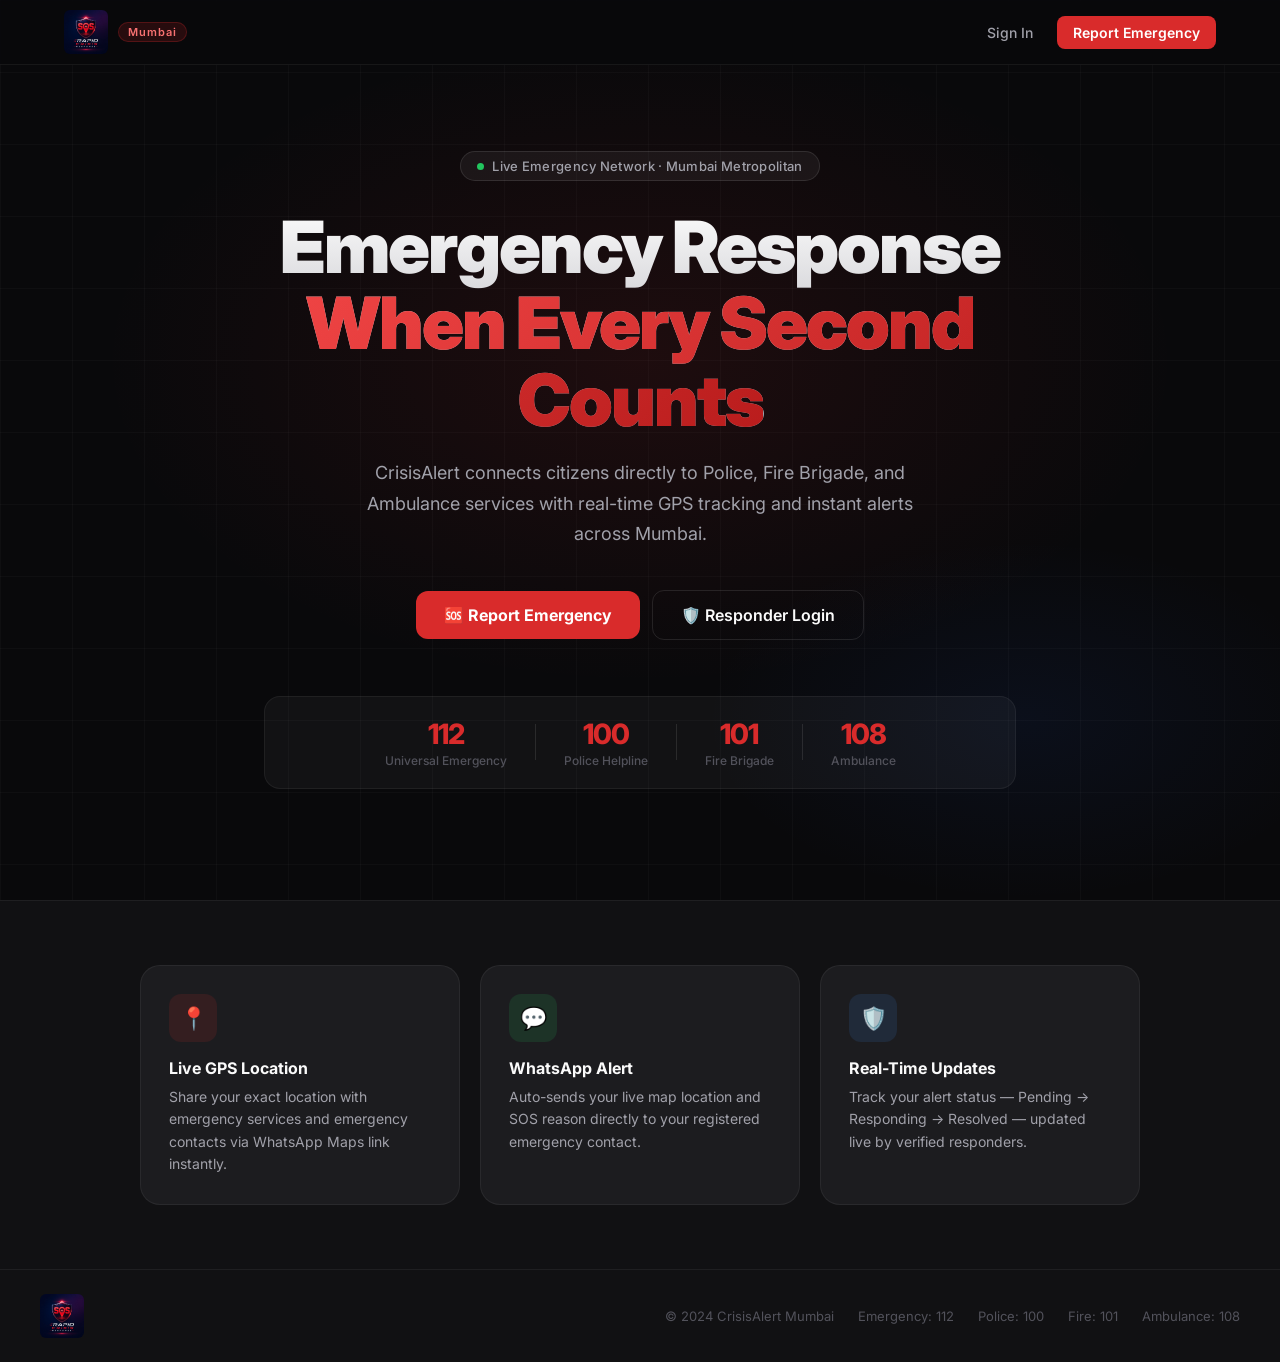
==== index.html @ 544db205 "Add files via upload" ====
<!DOCTYPE html>
<html lang="en">
<head>
<meta charset="UTF-8">
<meta name="viewport" content="width=device-width, initial-scale=1.0">
<title>CrisisAlert — Emergency Response System</title>
<link rel="preconnect" href="https://fonts.googleapis.com">
<link href="https://fonts.googleapis.com/css2?family=Inter:wght@300;400;500;600;700;800;900&family=JetBrains+Mono:wght@400;700&display=swap" rel="stylesheet">
<link rel="stylesheet" href="style.css">
</head>
<body>

<!-- ══════════════════════════════════════════════
     LANDING PAGE
══════════════════════════════════════════════ -->
<div id="pg-landing" class="pg active">
  <nav class="land-nav">
    <div class="land-nav-inner">
      <div class="logo"><img src="[data-uri]" alt="Rapid Crisis Response" class="logo-img"><span class="logo-tag">Mumbai</span></div>
      <div class="nav-links">
        <a href="#" onclick="nav('pg-userLogin')">Sign In</a>
        <a href="#" class="nav-cta" onclick="nav('pg-userLogin')">Report Emergency</a>
      </div>
    </div>
  </nav>

  <section class="hero">
    <div class="hero-bg">
      <div class="hero-grid"></div>
      <div class="hero-radial"></div>
    </div>
    <div class="hero-inner">
      <div class="hero-badge"><span class="hb-dot"></span>Live Emergency Network · Mumbai Metropolitan</div>
      <h1 class="hero-title">Emergency Response<br><em>When Every Second Counts</em></h1>
      <p class="hero-sub">CrisisAlert connects citizens directly to Police, Fire Brigade, and Ambulance services with real-time GPS tracking and instant alerts across Mumbai.</p>
      <div class="hero-actions">
        <button class="ha-sos" onclick="nav('pg-userLogin')">🆘 Report Emergency</button>
        <button class="ha-resp" onclick="nav('pg-adminLogin')">🛡️ Responder Login</button>
      </div>
      <div class="hero-stats">
        <div class="hs-item"><div class="hs-val">112</div><div class="hs-lbl">Universal Emergency</div></div>
        <div class="hs-sep"></div>
        <div class="hs-item"><div class="hs-val">100</div><div class="hs-lbl">Police Helpline</div></div>
        <div class="hs-sep"></div>
        <div class="hs-item"><div class="hs-val">101</div><div class="hs-lbl">Fire Brigade</div></div>
        <div class="hs-sep"></div>
        <div class="hs-item"><div class="hs-val">108</div><div class="hs-lbl">Ambulance</div></div>
      </div>
    </div>
  </section>

  <section class="land-features">
    <div class="lf-inner">
      <div class="lf-card">
        <div class="lfc-icon" style="background:rgba(217,43,43,.12);color:#F87171">📍</div>
        <div class="lfc-title">Live GPS Location</div>
        <div class="lfc-desc">Share your exact location with emergency services and emergency contacts via WhatsApp Maps link instantly.</div>
      </div>
      <div class="lf-card">
        <div class="lfc-icon" style="background:rgba(37,211,102,.12);color:#25D366">💬</div>
        <div class="lfc-title">WhatsApp Alert</div>
        <div class="lfc-desc">Auto-sends your live map location and SOS reason directly to your registered emergency contact.</div>
      </div>
      <div class="lf-card">
        <div class="lfc-icon" style="background:rgba(59,139,245,.12);color:#60A5FA">🛡️</div>
        <div class="lfc-title">Real-Time Updates</div>
        <div class="lfc-desc">Track your alert status — Pending → Responding → Resolved — updated live by verified responders.</div>
      </div>
    </div>
  </section>

  <footer class="land-footer">
    <div class="lf-inner2">
      <div class="logo"><img src="[data-uri]" alt="Rapid Crisis Response" class="logo-img"></div>
      <div class="lf-links">
        <span>© 2024 CrisisAlert Mumbai</span>
        <span>Emergency: 112</span>
        <span>Police: 100</span>
        <span>Fire: 101</span>
        <span>Ambulance: 108</span>
      </div>
    </div>
  </footer>
</div>

<!-- ══════════════════════════════════════════════
     USER LOGIN
══════════════════════════════════════════════ -->
<div id="pg-userLogin" class="pg">
  <div class="auth-layout">
    <div class="auth-left user-auth-left">
      <div class="auth-left-inner">
        <div class="al-logo"><img src="[data-uri]" alt="Rapid Crisis Response" class="logo-img-sm"></div>
        <h2 class="al-title">Report emergencies, track response, stay safe.</h2>
        <div class="al-facts">
          <div class="alf-item"><span>📍</span> Live GPS shared with services</div>
          <div class="alf-item"><span>💬</span> Auto-alerts your emergency contact</div>
          <div class="alf-item"><span>⚡</span> Real-time status from responders</div>
          <div class="alf-item"><span>🔒</span> Secure &amp; private account</div>
        </div>
        <div class="al-emg">
          <div class="ale-title">Immediate Help?</div>
          <div class="ale-nums">
            <a href="tel:112" class="ale-num">📞 112</a>
            <a href="tel:100" class="ale-num">🚔 100</a>
            <a href="tel:101" class="ale-num">🚒 101</a>
            <a href="tel:108" class="ale-num">🚑 108</a>
          </div>
        </div>
      </div>
    </div>
    <div class="auth-right">
      <div class="auth-form-wrap">
        <button class="back-btn" onclick="nav('pg-landing')">← Back</button>
        <div class="af-brand"><span class="afb-icon">🚨</span><div><div class="afb-name">Citizen Portal</div><div class="afb-sub">Sign in to your account</div></div></div>
        <div class="af-card">
          <div class="frow"><label>Email Address</label><input type="email" id="ulEmail" placeholder="you@example.com" onkeydown="if(event.key==='Enter')userLogin()"></div>
          <div class="frow"><label>Password</label><input type="password" id="ulPass" placeholder="••••••••" onkeydown="if(event.key==='Enter')userLogin()"></div>
          <button class="btn-submit btn-red" onclick="userLogin()">Sign In to CrisisAlert</button>
          <div class="af-or"><span>or</span></div>
          <button class="btn-ghost" onclick="nav('pg-userSignup')">Create New Account</button>
        </div>
      </div>
    </div>
  </div>
</div>

<!-- ══════════════════════════════════════════════
     USER SIGNUP
══════════════════════════════════════════════ -->
<div id="pg-userSignup" class="pg">
  <div class="auth-layout">
    <div class="auth-left user-auth-left">
      <div class="auth-left-inner">
        <div class="al-logo"><img src="[data-uri]" alt="Rapid Crisis Response" class="logo-img-sm"></div>
        <h2 class="al-title">Join Mumbai's emergency response network.</h2>
        <div class="al-facts">
          <div class="alf-item"><span>📱</span> Your emergency contact gets WhatsApp alerts with your live map</div>
          <div class="alf-item"><span>📍</span> GPS location shared instantly on SOS</div>
          <div class="alf-item"><span>🔔</span> Real-time status notifications</div>
        </div>
      </div>
    </div>
    <div class="auth-right">
      <div class="auth-form-wrap">
        <button class="back-btn" onclick="nav('pg-userLogin')">← Back to Login</button>
        <div class="af-brand"><span class="afb-icon">👤</span><div><div class="afb-name">Create Citizen Account</div><div class="afb-sub">Join the emergency network</div></div></div>
        <div class="af-card">
          <div class="frow-2">
            <div class="frow"><label>Full Name</label><input type="text" id="usName" placeholder="Pranali Sawant"></div>
            <div class="frow"><label>Mobile Number</label><input type="tel" id="usMobile" placeholder="+91 98765 43210"></div>
          </div>
          <div class="frow"><label>Email Address</label><input type="email" id="usEmail" placeholder="pranali@example.com"></div>
          <div class="frow"><label>Password</label><input type="password" id="usPass" placeholder="Min. 8 characters"></div>
          <div class="frow-highlight">
            <div class="fh-label">⚡ Emergency Contact (gets WhatsApp alerts with your live location)</div>
            <div class="frow-2">
              <div class="frow"><label>Contact Name</label><input type="text" id="usECName" placeholder="Mom / Dad / Friend"></div>
              <div class="frow"><label>Contact WhatsApp Number</label><input type="tel" id="usECNum" placeholder="919876543210" oninput="fmtWA(this)"></div>
            </div>
            <div class="frow-hint">Enter number with country code, no + or spaces. E.g. 919876543210 for India</div>
          </div>
          <button class="btn-submit btn-red" onclick="userSignup()">Create Account &amp; Join Network</button>
          <div class="af-or"><span>or</span></div>
          <button class="btn-ghost" onclick="nav('pg-userLogin')">Already have an account? Sign In</button>
        </div>
      </div>
    </div>
  </div>
</div>

<!-- ══════════════════════════════════════════════
     ADMIN LOGIN
══════════════════════════════════════════════ -->
<div id="pg-adminLogin" class="pg">
  <div class="auth-layout admin-auth-layout">
    <div class="auth-left admin-auth-left">
      <div class="auth-left-inner">
        <div class="al-logo admin-logo-txt"><span>🛡️</span> Responder Portal</div>
        <h2 class="al-title">Emergency Command Dashboard</h2>
        <div class="al-facts">
          <div class="alf-item"><span>🔴</span> Live incoming alerts from citizens</div>
          <div class="alf-item"><span>📍</span> GPS locations of all incidents</div>
          <div class="alf-item"><span>⚡</span> Update status — citizens see it live</div>
          <div class="alf-item"><span>🔒</span> Restricted to authorized personnel</div>
        </div>
        <div class="al-emg">
          <div class="ale-title">Authorized Departments</div>
          <div class="ale-depts">🚔 Police &nbsp;·&nbsp; 🚒 Fire Brigade &nbsp;·&nbsp; 🚑 Ambulance &nbsp;·&nbsp; ⛑️ Disaster Mgmt</div>
        </div>
      </div>
    </div>
    <div class="auth-right">
      <div class="auth-form-wrap">
        <button class="back-btn" onclick="nav('pg-landing')">← Back</button>
        <div class="af-brand"><span class="afb-icon admin-icon">🛡️</span><div><div class="afb-name" style="color:#93C5FD">Responder Login</div><div class="afb-sub">Authorized personnel only</div></div></div>
        <div class="sec-notice"><span>🔒</span> All login attempts are logged and monitored. Unauthorized access is a criminal offence.</div>
        <div class="af-card admin-card">
          <div class="frow"><label>Service Email or Badge ID</label><input type="text" id="alEmail" placeholder="officer@mumbaipolice.gov.in" onkeydown="if(event.key==='Enter')adminLogin()"></div>
          <div class="frow"><label>Password</label><input type="password" id="alPass" placeholder="••••••••" onkeydown="if(event.key==='Enter')adminLogin()"></div>
          <div class="lock-msg" id="alLock"></div>
          <div class="att-wrap" id="alAttWrap">
            <div class="att-lbl" id="alAttLbl"></div>
            <div class="att-bg"><div class="att-fill" id="alAttFill"></div></div>
          </div>
          <button class="btn-submit btn-blue" id="alBtn" onclick="adminLogin()">Access Command Dashboard</button>
        </div>
        <div class="af-switch">New responder? <a onclick="nav('pg-adminSignup')">Register service account →</a></div>
        <div class="demo-notice">Demo codes for registration: <strong>POLICE-2024 · FIRE-2024 · AMBU-2024 · DISAS-2024</strong></div>
      </div>
    </div>
  </div>
</div>

<!-- ══════════════════════════════════════════════
     ADMIN SIGNUP
══════════════════════════════════════════════ -->
<div id="pg-adminSignup" class="pg">
  <div class="auth-layout admin-auth-layout">
    <div class="auth-left admin-auth-left">
      <div class="auth-left-inner">
        <div class="al-logo admin-logo-txt"><span>🛡️</span> Responder Portal</div>
        <h2 class="al-title">Register as an authorized emergency responder.</h2>
        <div class="al-facts">
          <div class="alf-item"><span>🔑</span> Invite code required from your department</div>
          <div class="alf-item"><span>🪪</span> Badge ID validated (ABC-YYYY-NNNN)</div>
          <div class="alf-item"><span>🔐</span> Strong password enforced</div>
        </div>
      </div>
    </div>
    <div class="auth-right">
      <div class="auth-form-wrap">
        <button class="back-btn" onclick="nav('pg-adminLogin')">← Back to Login</button>
        <div class="af-brand"><span class="afb-icon admin-icon">🛡️</span><div><div class="afb-name" style="color:#93C5FD">Register Service Account</div><div class="afb-sub">Authorized emergency personnel</div></div></div>
        <div class="af-card admin-card">
          <div class="frow-2">
            <div class="frow"><label>Officer / Personnel Name</label><input type="text" id="asName" placeholder="Insp. Priya Sharma"></div>
            <div class="frow"><label>Badge ID <small style="color:var(--t3);text-transform:none">(ABC-YYYY-NNNN)</small></label><input type="text" id="asBadge" placeholder="MPD-2024-0192" oninput="chkBadge(this)" style="font-family:'JetBrains Mono',monospace;letter-spacing:1px"></div>
          </div>
          <div class="frow"><label>Official Service Email</label><input type="email" id="asEmail" placeholder="priya@mumbaipolice.gov.in" oninput="chkAdminEmail(this)"></div>
          <div id="emailWarn" style="font-size:12px;color:#FCD34D;margin-top:-10px;margin-bottom:10px;display:none">⚠ Recommended: use official .gov.in or service domain</div>
          <div class="frow">
            <label>Department</label>
            <div class="dept-grid" id="deptGrid">
              <div class="dept-opt sel" onclick="selDept(this,'Police')">🚔 Police</div>
              <div class="dept-opt" onclick="selDept(this,'Fire Brigade')">🚒 Fire Brigade</div>
              <div class="dept-opt" onclick="selDept(this,'Ambulance')">🚑 Ambulance</div>
              <div class="dept-opt" onclick="selDept(this,'Disaster Mgmt')">⛑️ Disaster Mgmt</div>
            </div>
          </div>
          <div class="frow">
            <label>Department Invite Code</label>
            <input type="text" id="asCode" placeholder="e.g. POLICE-2024" style="letter-spacing:2px;text-transform:uppercase;font-family:'JetBrains Mono',monospace" oninput="this.value=this.value.toUpperCase()">
          </div>
          <div class="frow-2">
            <div class="frow">
              <label>Password <small style="color:var(--t3);text-transform:none">(8+ chars, 1 number, 1 special)</small></label>
              <input type="password" id="asPass" placeholder="••••••••" oninput="chkPass(this.value)">
              <div id="psWrap" style="display:none;margin-top:6px">
                <div class="ps-row"><div class="ps-seg" id="ps1"></div><div class="ps-seg" id="ps2"></div><div class="ps-seg" id="ps3"></div><div class="ps-seg" id="ps4"></div></div>
                <div class="ps-lbl" id="psLbl"></div>
              </div>
            </div>
            <div class="frow"><label>Confirm Password</label><input type="password" id="asPassC" placeholder="••••••••"></div>
          </div>
          <button class="btn-submit btn-blue" onclick="adminSignup()">Register Service Account</button>
        </div>
        <div class="demo-notice">Demo codes: <strong>POLICE-2024 · FIRE-2024 · AMBU-2024 · DISAS-2024</strong></div>
      </div>
    </div>
  </div>
</div>

<!-- ══════════════════════════════════════════════
     USER DASHBOARD
══════════════════════════════════════════════ -->
<div id="pg-userDash" class="pg">
  <div class="dash-layout">

    <!-- Top navbar -->
    <header class="dash-nav">
      <div class="dn-left">
        <div class="logo"><img src="[data-uri]" alt="Rapid Crisis Response" class="logo-img"></div>
        <div class="dn-live"><div class="live-dot"></div>Live Network</div>
      </div>
      <div class="dn-right">
        <div class="dn-user">
          <div class="dn-avatar" id="uAvatar">U</div>
          <div class="dn-uinfo">
            <div class="dn-uname" id="uName">User</div>
            <div class="dn-urole">Citizen Account</div>
          </div>
        </div>
        <button class="dn-logout" onclick="logout('user')">Logout</button>
      </div>
    </header>

    <div class="dash-body">

      <!-- LEFT: SOS + Actions -->
      <div class="dash-left">

        <!-- SOS Card -->
        <div class="sos-card">
          <div class="sos-card-top">
            <div class="sct-title">Emergency Broadcast</div>
            <div class="sct-sub">Sends your live map location + reason to responders &amp; your emergency contact via WhatsApp</div>
          </div>
          <div class="sos-center">
            <div class="sos-ripple-wrap">
              <div class="rip rip1"></div>
              <div class="rip rip2"></div>
              <div class="rip rip3"></div>
              <button class="sos-circle" onclick="sendSOS()">
                <span class="sc-label">SOS</span>
                <span class="sc-sub">Press to broadcast</span>
              </button>
            </div>
          </div>
          <div class="sos-card-foot">📍 GPS + 💬 WhatsApp + ✉️ SMS dispatched automatically on SOS</div>
        </div>

        <!-- Alert Type -->
        <div class="section-block">
          <div class="sb-header">
            <div class="sb-title">Report by Type</div>
            <div class="sb-sub">Sends location &amp; alert to emergency services</div>
          </div>
          <div class="type-grid">
            <button class="type-btn tb-acc" onclick="sendType('Road Accident','🚗')">
              <span class="tb-icon">🚗</span><span class="tb-name">Road Accident</span>
              <span class="tb-num">Call 100</span>
            </button>
            <button class="type-btn tb-fire" onclick="sendType('Fire','🔥')">
              <span class="tb-icon">🔥</span><span class="tb-name">Fire</span>
              <span class="tb-num">Call 101</span>
            </button>
            <button class="type-btn tb-haz" onclick="sendType('Road Hazard','🚧')">
              <span class="tb-icon">🚧</span><span class="tb-name">Road Hazard</span>
              <span class="tb-num">Call 100</span>
            </button>
          </div>
        </div>

        <!-- Emergency Numbers -->
        <div class="section-block">
          <div class="sb-header"><div class="sb-title">Direct Emergency Lines</div><div class="sb-sub">Tap to call immediately</div></div>
          <div class="emg-grid">
            <a class="emg-card emg-pol" href="tel:100" onclick="logCall(100,'Police')">
              <div class="ec-icon">🚔</div>
              <div class="ec-num">100</div>
              <div class="ec-lbl">Police</div>
              <div class="ec-tag">CALL NOW</div>
            </a>
            <a class="emg-card emg-fir" href="tel:101" onclick="logCall(101,'Fire Brigade')">
              <div class="ec-icon">🚒</div>
              <div class="ec-num">101</div>
              <div class="ec-lbl">Fire</div>
              <div class="ec-tag">CALL NOW</div>
            </a>
            <a class="emg-card emg-amb" href="tel:108" onclick="logCall(108,'Ambulance')">
              <div class="ec-icon">🚑</div>
              <div class="ec-num">108</div>
              <div class="ec-lbl">Ambulance</div>
              <div class="ec-tag">CALL NOW</div>
            </a>
            <a class="emg-card emg-uni" href="tel:112" onclick="logCall(112,'Universal')">
              <div class="ec-icon">📞</div>
              <div class="ec-num">112</div>
              <div class="ec-lbl">Universal</div>
              <div class="ec-tag">ALL SERVICES</div>
            </a>
          </div>
        </div>

        <!-- Quick Actions -->
        <div class="section-block">
          <div class="sb-header"><div class="sb-title">Quick Alert Actions</div><div class="sb-sub">Sends your live Google Maps location</div></div>
          <div class="qa-grid">
            <button class="qa-card qa-wa" onclick="sendWhatsApp()">
              <div class="qa-icon">💬</div>
              <div class="qa-info">
                <div class="qa-name">WhatsApp Location</div>
                <div class="qa-desc">Sends live map to your emergency contact</div>
              </div>
              <div class="qa-arrow">→</div>
            </button>
            <button class="qa-card qa-sms" onclick="sendSMS()">
              <div class="qa-icon">✉️</div>
              <div class="qa-info">
                <div class="qa-name">SMS Emergency</div>
                <div class="qa-desc">Pre-filled message + location to Police (100)</div>
              </div>
              <div class="qa-arrow">→</div>
            </button>
          </div>
        </div>

      </div>

      <!-- RIGHT: Stats + Feed -->
      <div class="dash-right">

        <!-- Stats -->
        <div class="stats-row">
          <div class="stat-card sc-red"><div class="stat-val" id="stAc">0</div><div class="stat-lbl">Active</div></div>
          <div class="stat-card sc-amber"><div class="stat-val" id="stPe">0</div><div class="stat-lbl">Pending</div></div>
          <div class="stat-card sc-blue"><div class="stat-val" id="stPr">0</div><div class="stat-lbl">In Progress</div></div>
          <div class="stat-card sc-green"><div class="stat-val" id="stRe">0</div><div class="stat-lbl">Resolved</div></div>
        </div>

        <!-- Feed -->
        <div class="feed-card">
          <div class="feed-head">
            <div>
              <div class="fh-title">My Reports &amp; Live Status</div>
              <div class="fh-sub">Updates from emergency responders appear here in real-time</div>
            </div>
            <div class="live-badge"><div class="live-dot"></div>LIVE</div>
          </div>
          <div id="uFeed">
            <div class="empty-state">
              <div class="es-icon">📭</div>
              <div class="es-title">No reports yet</div>
              <div class="es-sub">Send an SOS or report by type above to get started.</div>
            </div>
          </div>
        </div>

        <!-- EC Info -->
        <div class="ec-info-card" id="ecInfoCard" style="display:none">
          <div class="ecic-title">💬 Emergency Contact</div>
          <div class="ecic-body">WhatsApp alerts will be sent to <strong id="ecContactDisplay"></strong> automatically when you trigger SOS.</div>
        </div>

      </div>
    </div>
  </div>
</div>

<!-- ══════════════════════════════════════════════
     ADMIN DASHBOARD
══════════════════════════════════════════════ -->
<div id="pg-adminDash" class="pg">
  <div class="adash-layout">

    <!-- Sidebar -->
    <aside class="adash-side">
      <div class="as-logo">
        <img src="[data-uri]" alt="Rapid Crisis Response" class="as-logo-img">
      </div>
      <div class="as-nav-label">Operations</div>
      <nav class="as-nav">
        <a class="on" onclick="aTab('live',this)"><span>🔴</span>Live Alerts<span class="nav-badge" id="navBadge">0</span></a>
        <a onclick="aTab('resolved',this)"><span>✅</span>Resolved</a>
      </nav>
      <div class="as-nav-label">Team</div>
      <nav class="as-nav">
        <a><span>📡</span>Dispatch Units</a>
        <a><span>🗺️</span>Area Overview</a>
      </nav>
      <div class="as-nav-label">Account</div>
      <nav class="as-nav">
        <a onclick="logout('admin')"><span>🚪</span>Sign Out</a>
      </nav>
      <div class="as-user">
        <div class="as-av" id="aAv">A</div>
        <div><div class="as-uname" id="aUName">Officer</div><div class="as-udept" id="aUDept">Dept</div></div>
        <div class="online-dot"></div>
      </div>
    </aside>

    <!-- Main -->
    <div class="adash-main">
      <header class="adash-topbar">
        <div>
          <div class="at-title">Emergency Command Center</div>
          <div class="at-sub">Mumbai Metropolitan Region &nbsp;·&nbsp; <span id="aClock"></span></div>
        </div>
        <div class="at-right">
          <div class="at-badge" id="aActiveBadge">0 Active Alerts</div>
        </div>
      </header>

      <div class="adash-content">

        <!-- Stats bar -->
        <div class="a-stats-row">
          <div class="a-stat red-stat"><div class="ast-ico">🔴</div><div class="ast-val" id="aStAc">0</div><div class="ast-lbl">Active</div></div>
          <div class="a-stat amber-stat"><div class="ast-ico">⏳</div><div class="ast-val" id="aStPe">0</div><div class="ast-lbl">Pending</div></div>
          <div class="a-stat blue-stat"><div class="ast-ico">🚨</div><div class="ast-val" id="aStPr">0</div><div class="ast-lbl">In Progress</div></div>
          <div class="a-stat green-stat"><div class="ast-ico">✅</div><div class="ast-val" id="aStRe">0</div><div class="ast-lbl">Resolved</div></div>
        </div>

        <!-- Tab: Live -->
        <div id="tabLive" class="a-tab on">
          <div class="a-main-grid">

            <div class="a-alerts-panel">
              <div class="aap-head">
                <div class="aap-title">Incoming Emergency Alerts</div>
                <div class="ftabs">
                  <button class="ftab on" onclick="filterA('all',this)">All</button>
                  <button class="ftab" onclick="filterA('Active',this)">SOS</button>
                  <button class="ftab" onclick="filterA('Pending',this)">Pending</button>
                  <button class="ftab" onclick="filterA('In Progress',this)">Responding</button>
                </div>
              </div>
              <div id="aAlertList">
                <div class="no-alerts">No active alerts. System monitoring.</div>
              </div>
            </div>

            <div class="a-side-panels">
              <div class="asp-card">
                <div class="asp-title">Activity Log</div>
                <div id="actLog">
                  <div class="act-item"><div class="act-dot" style="background:#60A5FA"></div><div><div class="act-txt">System online. Monitoring Mumbai.</div><div class="act-time">Just now</div></div></div>
                </div>
              </div>
              <div class="asp-card">
                <div class="asp-title">Available Units</div>
                <div class="unit-item"><span>🚔 Patrol Unit 7</span><span class="u-avail">Available</span></div>
                <div class="unit-item"><span>🚔 Patrol Unit 12</span><span class="u-busy">Responding</span></div>
                <div class="unit-item"><span>🚒 Fire Engine A</span><span class="u-avail">Available</span></div>
                <div class="unit-item"><span>🚑 Ambulance 3</span><span class="u-avail">Available</span></div>
                <div class="unit-item"><span>🚑 Ambulance 7</span><span class="u-busy">Responding</span></div>
              </div>
            </div>
          </div>
        </div>

        <!-- Tab: Resolved -->
        <div id="tabResolved" class="a-tab">
          <div class="a-alerts-panel">
            <div class="aap-head"><div class="aap-title">Resolved Incidents</div></div>
            <div class="res-grid" id="resList">
              <div class="no-alerts">No resolved incidents yet.</div>
            </div>
          </div>
        </div>

      </div>
    </div>
  </div>
</div>

<!-- Toast -->
<div class="toast" id="toast">
  <div class="t-icon" id="tIcon">✅</div>
  <div><div class="t-title" id="tTitle">Done</div><div class="t-msg" id="tMsg"></div></div>
  <div class="t-close" onclick="document.getElementById('toast').classList.remove('show')">×</div>
</div>

<script src="script.js"></script>
</body>
</html>
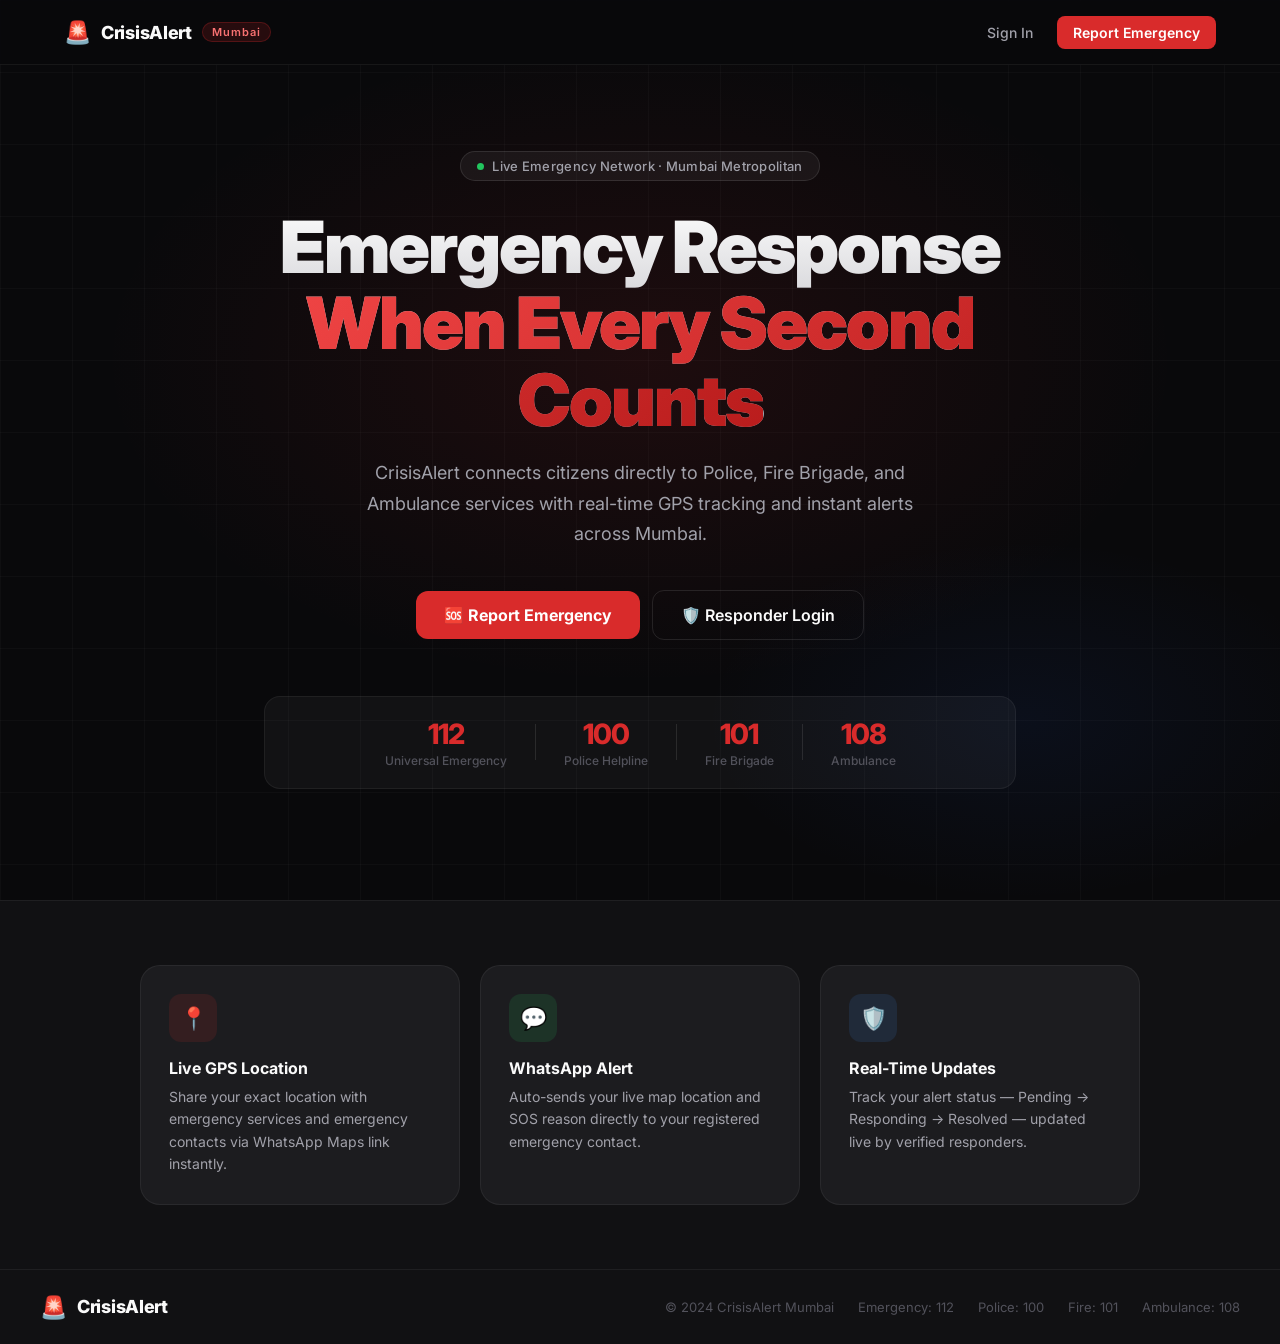
==== commit 3fc8c118: "Add files via upload" ====
--- a/index.html
+++ b/index.html
@@ -16,7 +16,7 @@
 <div id="pg-landing" class="pg active">
   <nav class="land-nav">
     <div class="land-nav-inner">
-      <div class="logo"><img src="[data-uri]